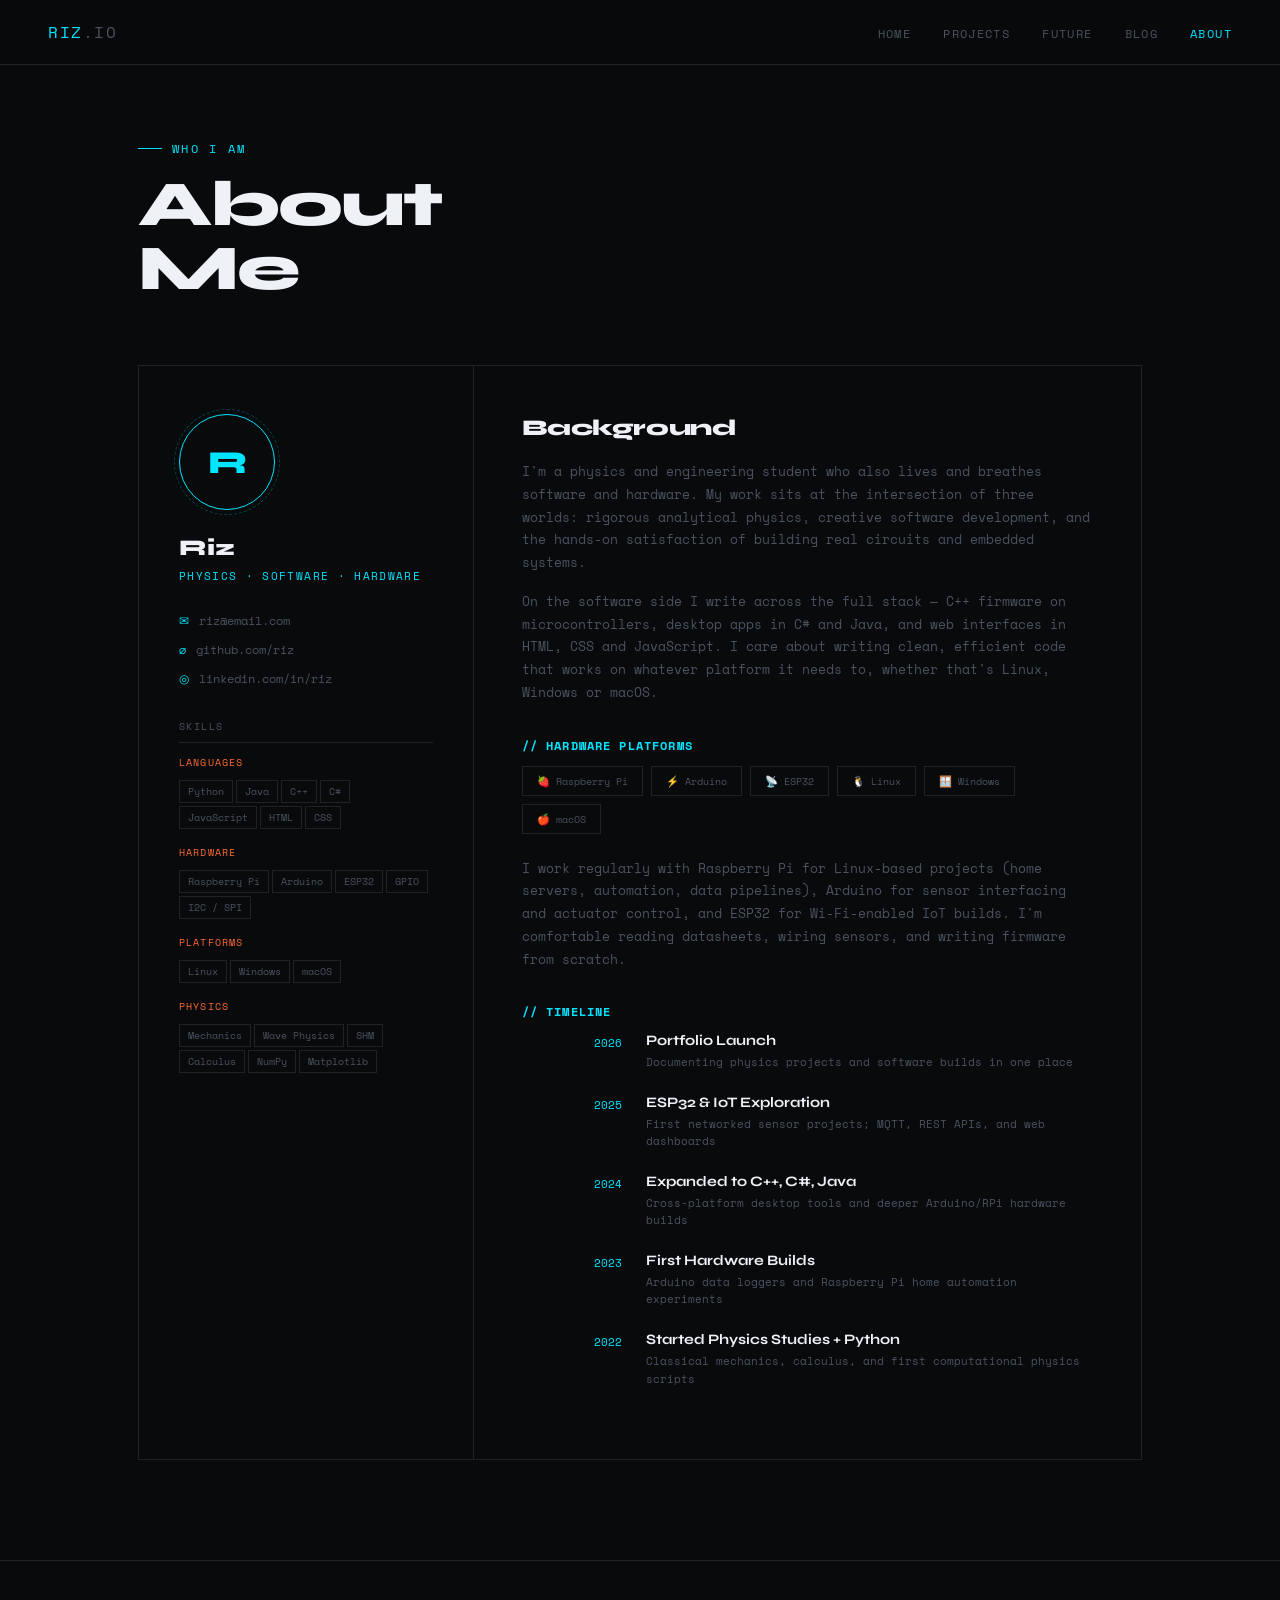
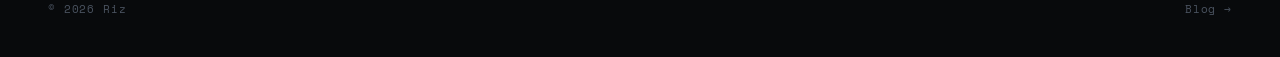
==== about.html @ f8060bd9 "Add files via upload" ====
<!DOCTYPE html>
<html lang="en">
<head>
  <meta charset="UTF-8">
  <meta name="viewport" content="width=device-width, initial-scale=1.0">
  <title>About — Riz</title>
  <link href="https://fonts.googleapis.com/css2?family=Space+Mono:ital,wght@0,400;0,700;1,400&family=Syne:wght@400;600;700;800&display=swap" rel="stylesheet">
  <link rel="stylesheet" href="css/styles.css">
</head>
<body>

<nav>
  <a class="nav-logo" href="index.html">RIZ<span>.IO</span></a>
  <ul class="nav-links">
    <li><a href="index.html">Home</a></li>
    <li><a href="projects.html">Projects</a></li>
    <li><a href="future.html">Future</a></li>
    <li><a href="blog.html">Blog</a></li>
    <li><a href="about.html" class="active">About</a></li>
  </ul>
</nav>

<main class="page-content">
  <div class="container">
    <div class="page-heading">
      <div class="page-eyebrow">Who I Am</div>
      <h1 class="page-title">About<br>Me</h1>
    </div>
    <div class="about-grid">
      <div class="about-sidebar">
        <div class="avatar-ring"><span class="avatar-initials">R</span></div>
        <div class="about-name">Riz</div>
        <div class="about-role">Physics &middot; Software &middot; Hardware</div>
        <div class="about-contact-item"><span class="contact-icon">&#9993;</span><span>riz@email.com</span></div>
        <div class="about-contact-item"><span class="contact-icon">&#8960;</span><span>github.com/riz</span></div>
        <div class="about-contact-item"><span class="contact-icon">&#9678;</span><span>linkedin.com/in/riz</span></div>
        <div class="skills-section">
          <div class="skills-label">Skills</div>
          <div class="skill-group">
            <div class="skill-group-name">Languages</div>
            <span class="skill-chip">Python</span><span class="skill-chip">Java</span><span class="skill-chip">C++</span><span class="skill-chip">C#</span><span class="skill-chip">JavaScript</span><span class="skill-chip">HTML</span><span class="skill-chip">CSS</span>
          </div>
          <div class="skill-group">
            <div class="skill-group-name">Hardware</div>
            <span class="skill-chip">Raspberry Pi</span><span class="skill-chip">Arduino</span><span class="skill-chip">ESP32</span><span class="skill-chip">GPIO</span><span class="skill-chip">I2C / SPI</span>
          </div>
          <div class="skill-group">
            <div class="skill-group-name">Platforms</div>
            <span class="skill-chip">Linux</span><span class="skill-chip">Windows</span><span class="skill-chip">macOS</span>
          </div>
          <div class="skill-group">
            <div class="skill-group-name">Physics</div>
            <span class="skill-chip">Mechanics</span><span class="skill-chip">Wave Physics</span><span class="skill-chip">SHM</span><span class="skill-chip">Calculus</span><span class="skill-chip">NumPy</span><span class="skill-chip">Matplotlib</span>
          </div>
        </div>
      </div>
      <div class="about-body">
        <h2>Background</h2>
        <p>I'm a physics and engineering student who also lives and breathes software and hardware. My work sits at the intersection of three worlds: rigorous analytical physics, creative software development, and the hands-on satisfaction of building real circuits and embedded systems.</p>
        <p>On the software side I write across the full stack &mdash; C++ firmware on microcontrollers, desktop apps in C# and Java, and web interfaces in HTML, CSS and JavaScript. I care about writing clean, efficient code that works on whatever platform it needs to, whether that's Linux, Windows or macOS.</p>

        <h3>// Hardware Platforms</h3>
        <div class="platform-badges">
          <div class="platform-badge">&#127827; Raspberry Pi</div>
          <div class="platform-badge">&#9889; Arduino</div>
          <div class="platform-badge">&#128225; ESP32</div>
          <div class="platform-badge">&#128039; Linux</div>
          <div class="platform-badge">&#129695; Windows</div>
          <div class="platform-badge">&#127822; macOS</div>
        </div>
        <p>I work regularly with Raspberry Pi for Linux-based projects (home servers, automation, data pipelines), Arduino for sensor interfacing and actuator control, and ESP32 for Wi-Fi-enabled IoT builds. I'm comfortable reading datasheets, wiring sensors, and writing firmware from scratch.</p>

        <h3>// Timeline</h3>
        <div class="timeline">
          <div class="tl-item"><div class="tl-year">2026</div><div class="tl-content"><h4>Portfolio Launch</h4><p>Documenting physics projects and software builds in one place</p></div></div>
          <div class="tl-item"><div class="tl-year">2025</div><div class="tl-content"><h4>ESP32 &amp; IoT Exploration</h4><p>First networked sensor projects; MQTT, REST APIs, and web dashboards</p></div></div>
          <div class="tl-item"><div class="tl-year">2024</div><div class="tl-content"><h4>Expanded to C++, C#, Java</h4><p>Cross-platform desktop tools and deeper Arduino/RPi hardware builds</p></div></div>
          <div class="tl-item"><div class="tl-year">2023</div><div class="tl-content"><h4>First Hardware Builds</h4><p>Arduino data loggers and Raspberry Pi home automation experiments</p></div></div>
          <div class="tl-item"><div class="tl-year">2022</div><div class="tl-content"><h4>Started Physics Studies + Python</h4><p>Classical mechanics, calculus, and first computational physics scripts</p></div></div>
        </div>
      </div>
    </div>
  </div>
</main>

<footer>
  <div class="footer-copy">&copy; 2026 Riz</div>
  <div class="footer-links"><a class="footer-link" href="blog.html">Blog &#8594;</a></div>
</footer>

</body>
</html>
---- css/styles.css ----
:root {
  --bg: #080a0c; --surface: #0f1215; --border: #1e2328;
  --accent: #00e5ff; --accent2: #ff6b35; --accent3: #7fff6b;
  --text: #c8d0d8; --text-dim: #4a5360; --text-bright: #eef2f7;
  --mono: 'Space Mono', monospace; --sans: 'Syne', sans-serif;
}
* { margin:0; padding:0; box-sizing:border-box; }
html { scroll-behavior:smooth; }
body { background:var(--bg); color:var(--text); font-family:var(--sans); min-height:100vh; overflow-x:hidden; }

nav {
  position:fixed; top:0; left:0; right:0; z-index:100;
  display:flex; align-items:center; justify-content:space-between;
  padding:20px 48px; background:rgba(8,10,12,0.88);
  backdrop-filter:blur(12px); border-bottom:1px solid var(--border);
}
.nav-logo { font-family:var(--mono); font-size:1rem; color:var(--accent); letter-spacing:0.1em; text-decoration:none; }
.nav-logo span { color:var(--text-dim); }
.nav-links { display:flex; gap:32px; list-style:none; }
.nav-links li a { font-family:var(--mono); font-size:0.72rem; color:var(--text-dim); text-decoration:none; letter-spacing:0.12em; text-transform:uppercase; transition:color 0.2s; }
.nav-links li a:hover, .nav-links li a.active { color:var(--accent); }
.container { max-width:1100px; margin:0 auto; padding:0 48px; }

/* HOME */
.hero { min-height:100vh; display:flex; align-items:center; padding-top:80px; position:relative; }
.hero-grid {
  position:absolute; inset:0;
  background-image:linear-gradient(rgba(0,229,255,0.03) 1px,transparent 1px),linear-gradient(90deg,rgba(0,229,255,0.03) 1px,transparent 1px);
  background-size:60px 60px;
  mask-image:radial-gradient(ellipse 80% 80% at 50% 50%,black 40%,transparent 100%);
}
.hero-content { position:relative; z-index:2; }
.hero-tag { font-family:var(--mono); font-size:0.72rem; color:var(--accent); letter-spacing:0.2em; text-transform:uppercase; margin-bottom:24px; display:flex; align-items:center; gap:12px; }
.hero-tag::before { content:''; display:block; width:32px; height:1px; background:var(--accent); }
.hero-name { font-size:clamp(3.5rem,8vw,7rem); font-weight:800; line-height:0.92; color:var(--text-bright); letter-spacing:-0.03em; margin-bottom:28px; }
.hero-name em { font-style:normal; -webkit-text-stroke:1px var(--accent); color:transparent; }
.hero-desc { font-family:var(--mono); font-size:0.85rem; color:var(--text-dim); line-height:1.8; max-width:500px; margin-bottom:48px; }
.hero-cta { display:flex; gap:16px; flex-wrap:wrap; }
.btn { font-family:var(--mono); font-size:0.72rem; letter-spacing:0.12em; text-transform:uppercase; padding:14px 28px; border:1px solid var(--accent); color:var(--accent); background:transparent; cursor:pointer; transition:all 0.2s; text-decoration:none; display:inline-block; }
.btn:hover { background:var(--accent); color:var(--bg); }
.btn-ghost { border-color:var(--border); color:var(--text-dim); }
.btn-ghost:hover { border-color:var(--text-dim); background:transparent; color:var(--text-bright); }
.hero-orb { position:absolute; right:-10%; top:50%; transform:translateY(-50%); width:520px; height:520px; border-radius:50%; background:radial-gradient(circle,rgba(0,229,255,0.06) 0%,transparent 70%); border:1px solid rgba(0,229,255,0.08); pointer-events:none; z-index:1; }
.hero-orb::before { content:''; position:absolute; inset:40px; border-radius:50%; border:1px solid rgba(0,229,255,0.05); }
.hero-orb::after  { content:''; position:absolute; inset:80px; border-radius:50%; border:1px solid rgba(0,229,255,0.04); }

.home-pillars { display:grid; grid-template-columns:repeat(3,1fr); gap:1px; background:var(--border); border:1px solid var(--border); margin-bottom:64px; }
.pillar { background:var(--bg); padding:32px; }
.pillar-icon { font-size:1.4rem; margin-bottom:14px; }
.pillar-title { font-size:1rem; font-weight:700; color:var(--text-bright); margin-bottom:8px; }
.pillar-desc { font-family:var(--mono); font-size:0.72rem; color:var(--text-dim); line-height:1.6; }

.stats-row { display:grid; grid-template-columns:repeat(4,1fr); border-top:1px solid var(--border); border-left:1px solid var(--border); margin-bottom:80px; }
.stat { padding:28px 32px; border-right:1px solid var(--border); border-bottom:1px solid var(--border); }
.stat-num { font-family:var(--mono); font-size:2rem; color:var(--accent); font-weight:700; display:block; margin-bottom:6px; }
.stat-label { font-family:var(--mono); font-size:0.65rem; color:var(--text-dim); letter-spacing:0.15em; text-transform:uppercase; }
.home-featured { padding-bottom:100px; }
.section-header { display:flex; align-items:baseline; gap:20px; margin-bottom:40px; }
.section-title { font-size:1.8rem; font-weight:800; color:var(--text-bright); letter-spacing:-0.02em; }
.section-num { font-family:var(--mono); font-size:0.72rem; color:var(--text-dim); letter-spacing:0.15em; }
.featured-grid { display:grid; grid-template-columns:2fr 1fr; gap:1px; background:var(--border); border:1px solid var(--border); }
.feat-card { background:var(--bg); padding:40px; cursor:pointer; transition:background 0.2s; position:relative; text-decoration:none; display:block; color:inherit; }
.feat-card:hover { background:var(--surface); }
.feat-card-tag { font-family:var(--mono); font-size:0.65rem; color:var(--accent2); letter-spacing:0.15em; text-transform:uppercase; margin-bottom:16px; }
.feat-card h3 { font-size:1.3rem; font-weight:700; color:var(--text-bright); margin-bottom:12px; letter-spacing:-0.01em; }
.feat-card p { font-family:var(--mono); font-size:0.78rem; color:var(--text-dim); line-height:1.7; }
.feat-arrow { position:absolute; bottom:28px; right:32px; font-size:1.2rem; color:var(--accent); opacity:0; transition:opacity 0.2s,transform 0.2s; transform:translateX(-6px); }
.feat-card:hover .feat-arrow { opacity:1; transform:translateX(0); }
.feat-stack { display:flex; flex-direction:column; gap:1px; }

/* PROJECTS */
.page-content { padding-top:140px; padding-bottom:100px; }
.page-heading { margin-bottom:64px; }
.page-eyebrow { font-family:var(--mono); font-size:0.72rem; color:var(--accent); letter-spacing:0.2em; text-transform:uppercase; margin-bottom:16px; display:flex; align-items:center; gap:10px; }
.page-eyebrow::before { content:''; display:block; width:24px; height:1px; background:var(--accent); }
.page-title { font-size:clamp(2.2rem,5vw,4rem); font-weight:800; color:var(--text-bright); letter-spacing:-0.03em; line-height:1; margin-bottom:20px; }
.page-sub { font-family:var(--mono); font-size:0.82rem; color:var(--text-dim); max-width:560px; line-height:1.7; }
.filter-tabs { display:flex; gap:1px; background:var(--border); border:1px solid var(--border); margin-bottom:1px; }
.filter-tab { font-family:var(--mono); font-size:0.68rem; letter-spacing:0.12em; text-transform:uppercase; padding:12px 24px; background:var(--bg); color:var(--text-dim); border:none; cursor:pointer; transition:all 0.2s; }
.filter-tab:hover { color:var(--text-bright); }
.filter-tab.active { background:var(--surface); color:var(--accent); }
.projects-list { display:flex; flex-direction:column; gap:1px; background:var(--border); border:1px solid var(--border); border-top:none; }
.project-row { background:var(--bg); display:grid; grid-template-columns:80px 1fr auto; align-items:center; padding:36px 40px; transition:background 0.2s; position:relative; overflow:hidden; }
.project-row::before { content:''; position:absolute; left:0; top:0; bottom:0; width:3px; background:var(--accent); transform:scaleY(0); transition:transform 0.2s; transform-origin:bottom; }
.project-row[data-cat="software"]::before { background:var(--accent3); }
.project-row[data-cat="hardware"]::before { background:var(--accent2); }
.project-row:hover { background:var(--surface); }
.project-row:hover::before { transform:scaleY(1); }
.project-row.hidden { display:none; }
.proj-num { font-family:var(--mono); font-size:0.7rem; color:var(--text-dim); letter-spacing:0.1em; }
.proj-info h3 { font-size:1.1rem; font-weight:700; color:var(--text-bright); margin-bottom:6px; letter-spacing:-0.01em; }
.proj-info p { font-family:var(--mono); font-size:0.74rem; color:var(--text-dim); line-height:1.5; }
.proj-tags { display:flex; flex-direction:column; align-items:flex-end; gap:6px; min-width:110px; }
.tag { font-family:var(--mono); font-size:0.6rem; letter-spacing:0.1em; text-transform:uppercase; border:1px solid; padding:3px 8px; }
.tag.physics { color:var(--accent); border-color:rgba(0,229,255,0.25); }
.tag.software { color:var(--accent3); border-color:rgba(127,255,107,0.25); }
.tag.hardware { color:var(--accent2); border-color:rgba(255,107,53,0.25); }

/* FUTURE */
.future-grid { display:grid; grid-template-columns:repeat(2,1fr); gap:1px; background:var(--border); border:1px solid var(--border); }
.future-card { background:var(--bg); padding:40px; position:relative; overflow:hidden; transition:background 0.2s; display:flex; flex-direction:column; }
.future-card:hover { background:var(--surface); }
.future-card::after { content:attr(data-index); position:absolute; right:-10px; top:-20px; font-family:var(--sans); font-size:7rem; font-weight:800; color:rgba(0,229,255,0.03); line-height:1; pointer-events:none; }
.fc-status { font-family:var(--mono); font-size:0.62rem; letter-spacing:0.15em; text-transform:uppercase; margin-bottom:20px; display:flex; align-items:center; gap:8px; }
.fc-status.planning { color:var(--accent2); }
.fc-status.researching { color:var(--accent); }
.fc-status.building { color:var(--accent3); }
.fc-dot { width:6px; height:6px; border-radius:50%; background:currentColor; animation:pulse 2s infinite; }
@keyframes pulse { 0%,100%{opacity:1} 50%{opacity:0.3} }
.future-card h3 { font-size:1.2rem; font-weight:700; color:var(--text-bright); margin-bottom:12px; letter-spacing:-0.01em; }
.future-card p { font-family:var(--mono); font-size:0.75rem; color:var(--text-dim); line-height:1.7; margin-bottom:24px; flex:1; }
.prog-label { display:flex; justify-content:space-between; font-family:var(--mono); font-size:0.62rem; color:var(--text-dim); margin-bottom:8px; }
.prog-track { height:2px; background:var(--border); position:relative; }
.prog-fill { position:absolute; left:0; top:0; bottom:0; background:var(--accent); }

/* ABOUT */
.about-grid { display:grid; grid-template-columns:1fr 2fr; gap:1px; background:var(--border); border:1px solid var(--border); }
.about-sidebar { background:var(--bg); padding:48px 40px; }
.avatar-ring { width:96px; height:96px; border-radius:50%; border:1px solid var(--accent); display:flex; align-items:center; justify-content:center; margin-bottom:24px; position:relative; }
.avatar-ring::before { content:''; position:absolute; inset:-6px; border-radius:50%; border:1px dashed rgba(0,229,255,0.25); animation:spin 12s linear infinite; }
@keyframes spin { to{transform:rotate(360deg)} }
.avatar-initials { font-family:var(--sans); font-size:2rem; font-weight:800; color:var(--accent); }
.about-name { font-size:1.4rem; font-weight:800; color:var(--text-bright); margin-bottom:6px; }
.about-role { font-family:var(--mono); font-size:0.7rem; color:var(--accent); letter-spacing:0.12em; text-transform:uppercase; margin-bottom:28px; }
.about-contact-item { display:flex; align-items:center; gap:10px; font-family:var(--mono); font-size:0.72rem; color:var(--text-dim); margin-bottom:12px; }
.contact-icon { color:var(--accent); }
.skills-section { margin-top:32px; }
.skills-label { font-family:var(--mono); font-size:0.62rem; color:var(--text-dim); letter-spacing:0.15em; text-transform:uppercase; margin-bottom:12px; padding-bottom:8px; border-bottom:1px solid var(--border); }
.skill-group { margin-bottom:16px; }
.skill-group-name { font-family:var(--mono); font-size:0.6rem; color:var(--accent2); letter-spacing:0.12em; text-transform:uppercase; margin-bottom:8px; }
.skill-chip { display:inline-block; font-family:var(--mono); font-size:0.62rem; color:var(--text-dim); border:1px solid var(--border); padding:3px 8px; margin:3px 3px 0 0; transition:border-color 0.2s,color 0.2s; cursor:default; }
.skill-chip:hover { border-color:var(--accent); color:var(--accent); }
.about-body { background:var(--bg); padding:48px; }
.about-body h2 { font-size:1.4rem; font-weight:800; color:var(--text-bright); margin-bottom:20px; letter-spacing:-0.02em; }
.about-body h3 { font-family:var(--mono); font-size:0.72rem; color:var(--accent); letter-spacing:0.1em; text-transform:uppercase; margin:32px 0 12px; }
.about-body p { font-family:var(--mono); font-size:0.79rem; color:var(--text-dim); line-height:1.8; margin-bottom:16px; }
.platform-badges { display:flex; flex-wrap:wrap; gap:8px; margin-bottom:24px; }
.platform-badge { font-family:var(--mono); font-size:0.65rem; color:var(--text-dim); border:1px solid var(--border); padding:6px 14px; display:flex; align-items:center; gap:6px; transition:all 0.2s; cursor:default; }
.platform-badge:hover { border-color:var(--accent3); color:var(--accent3); }
.timeline { margin-top:8px; }
.tl-item { display:grid; grid-template-columns:100px 1fr; gap:24px; margin-bottom:24px; }
.tl-year { font-family:var(--mono); font-size:0.7rem; color:var(--accent); text-align:right; padding-top:2px; }
.tl-content h4 { font-size:0.9rem; font-weight:700; color:var(--text-bright); margin-bottom:4px; }
.tl-content p { font-family:var(--mono); font-size:0.71rem; color:var(--text-dim); margin-bottom:0; line-height:1.5; }

/* BLOG */
.blog-grid { display:grid; grid-template-columns:2fr 1fr; gap:48px; }
.blog-post { border:1px solid var(--border); padding:36px 40px; margin-bottom:1px; background:var(--bg); cursor:pointer; transition:background 0.2s; }
.blog-post:hover { background:var(--surface); }
.post-meta { display:flex; align-items:center; gap:16px; margin-bottom:18px; }
.post-date { font-family:var(--mono); font-size:0.68rem; color:var(--text-dim); letter-spacing:0.1em; }
.post-cat { font-family:var(--mono); font-size:0.6rem; color:var(--accent2); letter-spacing:0.12em; text-transform:uppercase; border:1px solid rgba(255,107,53,0.3); padding:2px 8px; }
.post-cat.sw { color:var(--accent3); border-color:rgba(127,255,107,0.3); }
.blog-post h3 { font-size:1.15rem; font-weight:700; color:var(--text-bright); margin-bottom:12px; letter-spacing:-0.01em; line-height:1.25; }
.blog-post p { font-family:var(--mono); font-size:0.75rem; color:var(--text-dim); line-height:1.7; }
.post-read { display:inline-block; margin-top:18px; font-family:var(--mono); font-size:0.68rem; color:var(--accent); letter-spacing:0.1em; text-transform:uppercase; border-bottom:1px solid rgba(0,229,255,0.3); padding-bottom:2px; }
.sidebar-widget { border:1px solid var(--border); padding:28px 24px; margin-bottom:24px; background:var(--bg); }
.widget-title { font-family:var(--mono); font-size:0.65rem; color:var(--text-dim); letter-spacing:0.15em; text-transform:uppercase; margin-bottom:18px; padding-bottom:10px; border-bottom:1px solid var(--border); }
.tag-cloud { display:flex; flex-wrap:wrap; gap:7px; }
.tag-btn { font-family:var(--mono); font-size:0.6rem; color:var(--text-dim); border:1px solid var(--border); padding:4px 10px; cursor:pointer; background:none; transition:all 0.2s; }
.tag-btn:hover { border-color:var(--accent); color:var(--accent); }
.recent-list { list-style:none; }
.recent-item { padding:9px 0; border-bottom:1px solid var(--border); font-family:var(--mono); font-size:0.71rem; color:var(--text-dim); cursor:pointer; transition:color 0.2s; }
.recent-item:hover { color:var(--accent); }
.recent-item:last-child { border-bottom:none; }

footer { border-top:1px solid var(--border); padding:40px 48px; display:flex; align-items:center; justify-content:space-between; }
.footer-copy { font-family:var(--mono); font-size:0.68rem; color:var(--text-dim); letter-spacing:0.08em; }
.footer-links { display:flex; gap:24px; }
.footer-link { font-family:var(--mono); font-size:0.68rem; color:var(--text-dim); text-decoration:none; letter-spacing:0.08em; transition:color 0.2s; }
.footer-link:hover { color:var(--accent); }

@media (max-width:768px) {
  nav { padding:16px 20px; }
  .nav-links { gap:14px; }
  .nav-links li a { font-size:0.6rem; }
  .container { padding:0 20px; }
  .hero-name { font-size:2.8rem; }
  .hero-orb { display:none; }
  .home-pillars,.stats-row,.featured-grid,.future-grid,.about-grid,.blog-grid { grid-template-columns:1fr; }
  .project-row { grid-template-columns:56px 1fr; }
  .proj-tags { display:none; }
  footer { flex-direction:column; gap:16px; text-align:center; }
}
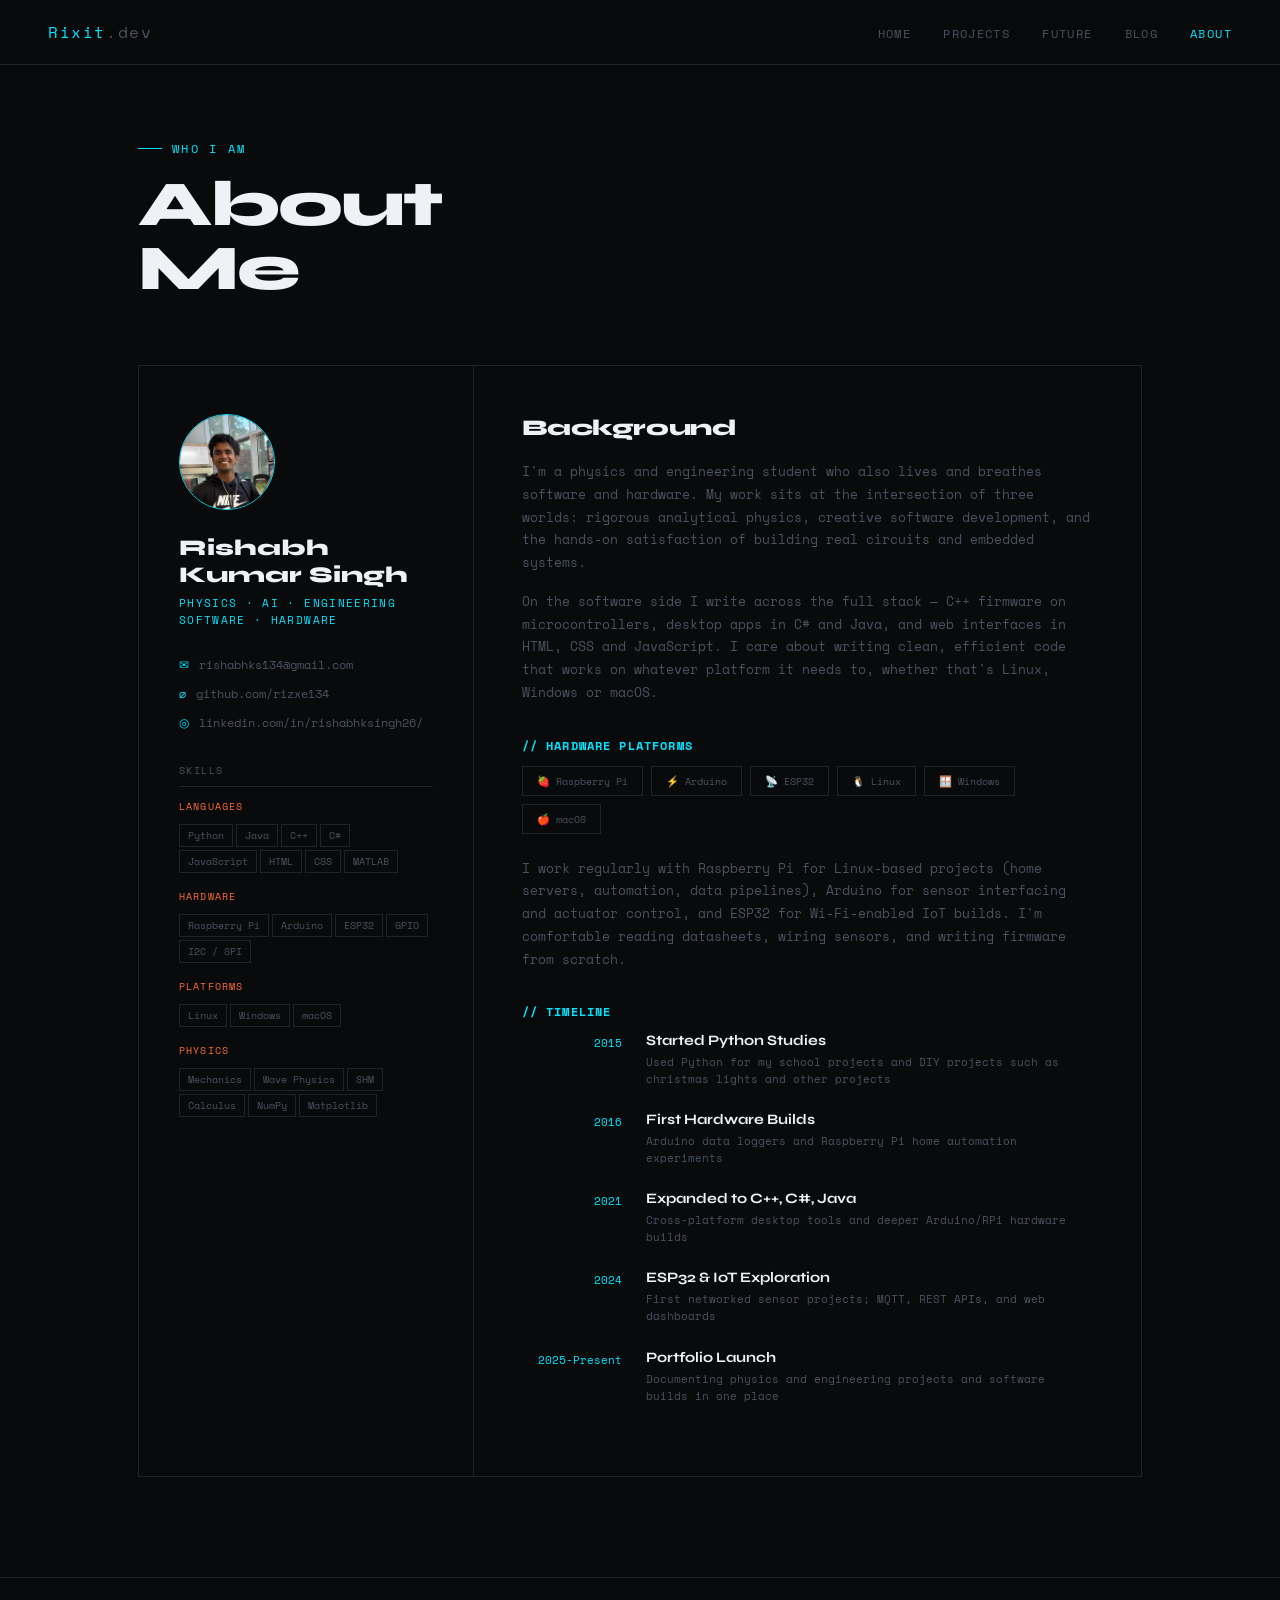
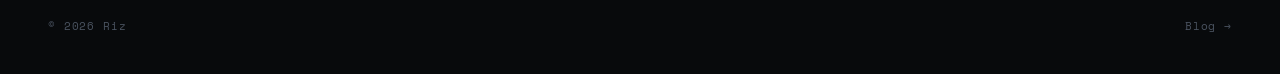
==== commit c55ff709: "Add files via upload" ====
--- a/about.html
+++ b/about.html
@@ -10,7 +10,7 @@
 <body>
 
 <nav>
-  <a class="nav-logo" href="index.html">RIZ<span>.IO</span></a>
+  <a class="nav-logo" href="index.html">Rixit<span>.dev</span></a>
   <ul class="nav-links">
     <li><a href="index.html">Home</a></li>
     <li><a href="projects.html">Projects</a></li>
@@ -28,17 +28,19 @@
     </div>
     <div class="about-grid">
       <div class="about-sidebar">
-        <div class="avatar-ring"><span class="avatar-initials">R</span></div>
-        <div class="about-name">Riz</div>
-        <div class="about-role">Physics &middot; Software &middot; Hardware</div>
-        <div class="about-contact-item"><span class="contact-icon">&#9993;</span><span>riz@email.com</span></div>
-        <div class="about-contact-item"><span class="contact-icon">&#8960;</span><span>github.com/riz</span></div>
-        <div class="about-contact-item"><span class="contact-icon">&#9678;</span><span>linkedin.com/in/riz</span></div>
+        <div class="avatar-ring">
+          <img src="1757945936601.jpg" alt="Rishabh Kumar Singh" class="avatar-img">
+        </div>
+        <div class="about-name">Rishabh Kumar Singh</div>
+        <div class="about-role">Physics &middot; AI &middot; Engineering Software &middot; Hardware</div>
+        <div class="about-contact-item"><span class="contact-icon">&#9993;</span><span>rishabhks134@gmail.com</span></div>
+        <div class="about-contact-item"><span class="contact-icon">&#8960;</span><span>github.com/rizxe134</span></div>
+        <div class="about-contact-item"><span class="contact-icon">&#9678;</span><span>linkedin.com/in/rishabhksingh26/</span></div>
         <div class="skills-section">
           <div class="skills-label">Skills</div>
           <div class="skill-group">
             <div class="skill-group-name">Languages</div>
-            <span class="skill-chip">Python</span><span class="skill-chip">Java</span><span class="skill-chip">C++</span><span class="skill-chip">C#</span><span class="skill-chip">JavaScript</span><span class="skill-chip">HTML</span><span class="skill-chip">CSS</span>
+            <span class="skill-chip">Python</span><span class="skill-chip">Java</span><span class="skill-chip">C++</span><span class="skill-chip">C#</span><span class="skill-chip">JavaScript</span><span class="skill-chip">HTML</span><span class="skill-chip">CSS</span><span class="skill-chip">MATLAB</span>
           </div>
           <div class="skill-group">
             <div class="skill-group-name">Hardware</div>
@@ -72,11 +74,11 @@
 
         <h3>// Timeline</h3>
         <div class="timeline">
-          <div class="tl-item"><div class="tl-year">2026</div><div class="tl-content"><h4>Portfolio Launch</h4><p>Documenting physics projects and software builds in one place</p></div></div>
-          <div class="tl-item"><div class="tl-year">2025</div><div class="tl-content"><h4>ESP32 &amp; IoT Exploration</h4><p>First networked sensor projects; MQTT, REST APIs, and web dashboards</p></div></div>
-          <div class="tl-item"><div class="tl-year">2024</div><div class="tl-content"><h4>Expanded to C++, C#, Java</h4><p>Cross-platform desktop tools and deeper Arduino/RPi hardware builds</p></div></div>
-          <div class="tl-item"><div class="tl-year">2023</div><div class="tl-content"><h4>First Hardware Builds</h4><p>Arduino data loggers and Raspberry Pi home automation experiments</p></div></div>
-          <div class="tl-item"><div class="tl-year">2022</div><div class="tl-content"><h4>Started Physics Studies + Python</h4><p>Classical mechanics, calculus, and first computational physics scripts</p></div></div>
+          <div class="tl-item"><div class="tl-year">2015</div><div class="tl-content"><h4>Started Python Studies</h4><p>Used Python for my school projects and DIY projects such as christmas lights and other projects</p></div></div>
+          <div class="tl-item"><div class="tl-year">2016</div><div class="tl-content"><h4>First Hardware Builds</h4><p>Arduino data loggers and Raspberry Pi home automation experiments</p></div></div>
+          <div class="tl-item"><div class="tl-year">2021</div><div class="tl-content"><h4>Expanded to C++, C#, Java</h4><p>Cross-platform desktop tools and deeper Arduino/RPi hardware builds</p></div></div>
+          <div class="tl-item"><div class="tl-year">2024</div><div class="tl-content"><h4>ESP32 &amp; IoT Exploration</h4><p>First networked sensor projects; MQTT, REST APIs, and web dashboards</p></div></div>
+          <div class="tl-item"><div class="tl-year">2025-Present</div><div class="tl-content"><h4>Portfolio Launch</h4><p>Documenting physics and engineering projects and software builds in one place</p></div></div>
         </div>
       </div>
     </div>
--- a/css/styles.css
+++ b/css/styles.css
@@ -32,8 +32,8 @@
 .hero-content { position:relative; z-index:2; }
 .hero-tag { font-family:var(--mono); font-size:0.72rem; color:var(--accent); letter-spacing:0.2em; text-transform:uppercase; margin-bottom:24px; display:flex; align-items:center; gap:12px; }
 .hero-tag::before { content:''; display:block; width:32px; height:1px; background:var(--accent); }
-.hero-name { font-size:clamp(3.5rem,8vw,7rem); font-weight:800; line-height:0.92; color:var(--text-bright); letter-spacing:-0.03em; margin-bottom:28px; }
-.hero-name em { font-style:normal; -webkit-text-stroke:1px var(--accent); color:transparent; }
+.hero-name { font-size:clamp(1.75rem,3.5vw,2.5rem); font-weight:800; line-height:1.1; color:var(--text-bright); letter-spacing:-0.03em; margin-bottom:28px; }
+.hero-name em { font-style:normal; font-size:clamp(2.25rem,5vw,4rem); line-height:0.95; -webkit-text-stroke:1px var(--accent); color:transparent; }
 .hero-desc { font-family:var(--mono); font-size:0.85rem; color:var(--text-dim); line-height:1.8; max-width:500px; margin-bottom:48px; }
 .hero-cta { display:flex; gap:16px; flex-wrap:wrap; }
 .btn { font-family:var(--mono); font-size:0.72rem; letter-spacing:0.12em; text-transform:uppercase; padding:14px 28px; border:1px solid var(--accent); color:var(--accent); background:transparent; cursor:pointer; transition:all 0.2s; text-decoration:none; display:inline-block; }
@@ -116,10 +116,11 @@
 /* ABOUT */
 .about-grid { display:grid; grid-template-columns:1fr 2fr; gap:1px; background:var(--border); border:1px solid var(--border); }
 .about-sidebar { background:var(--bg); padding:48px 40px; }
-.avatar-ring { width:96px; height:96px; border-radius:50%; border:1px solid var(--accent); display:flex; align-items:center; justify-content:center; margin-bottom:24px; position:relative; }
+.avatar-ring { width:96px; height:96px; border-radius:50%; border:1px solid var(--accent); display:flex; align-items:center; justify-content:center; margin-bottom:24px; position:relative; overflow:hidden; }
 .avatar-ring::before { content:''; position:absolute; inset:-6px; border-radius:50%; border:1px dashed rgba(0,229,255,0.25); animation:spin 12s linear infinite; }
 @keyframes spin { to{transform:rotate(360deg)} }
 .avatar-initials { font-family:var(--sans); font-size:2rem; font-weight:800; color:var(--accent); }
+.avatar-img { width:100%; height:100%; object-fit:cover; display:block; }
 .about-name { font-size:1.4rem; font-weight:800; color:var(--text-bright); margin-bottom:6px; }
 .about-role { font-family:var(--mono); font-size:0.7rem; color:var(--accent); letter-spacing:0.12em; text-transform:uppercase; margin-bottom:28px; }
 .about-contact-item { display:flex; align-items:center; gap:10px; font-family:var(--mono); font-size:0.72rem; color:var(--text-dim); margin-bottom:12px; }
@@ -175,7 +176,8 @@
   .nav-links { gap:14px; }
   .nav-links li a { font-size:0.6rem; }
   .container { padding:0 20px; }
-  .hero-name { font-size:2.8rem; }
+  .hero-name { font-size:1.5rem; }
+  .hero-name em { font-size:2.1rem; }
   .hero-orb { display:none; }
   .home-pillars,.stats-row,.featured-grid,.future-grid,.about-grid,.blog-grid { grid-template-columns:1fr; }
   .project-row { grid-template-columns:56px 1fr; }
